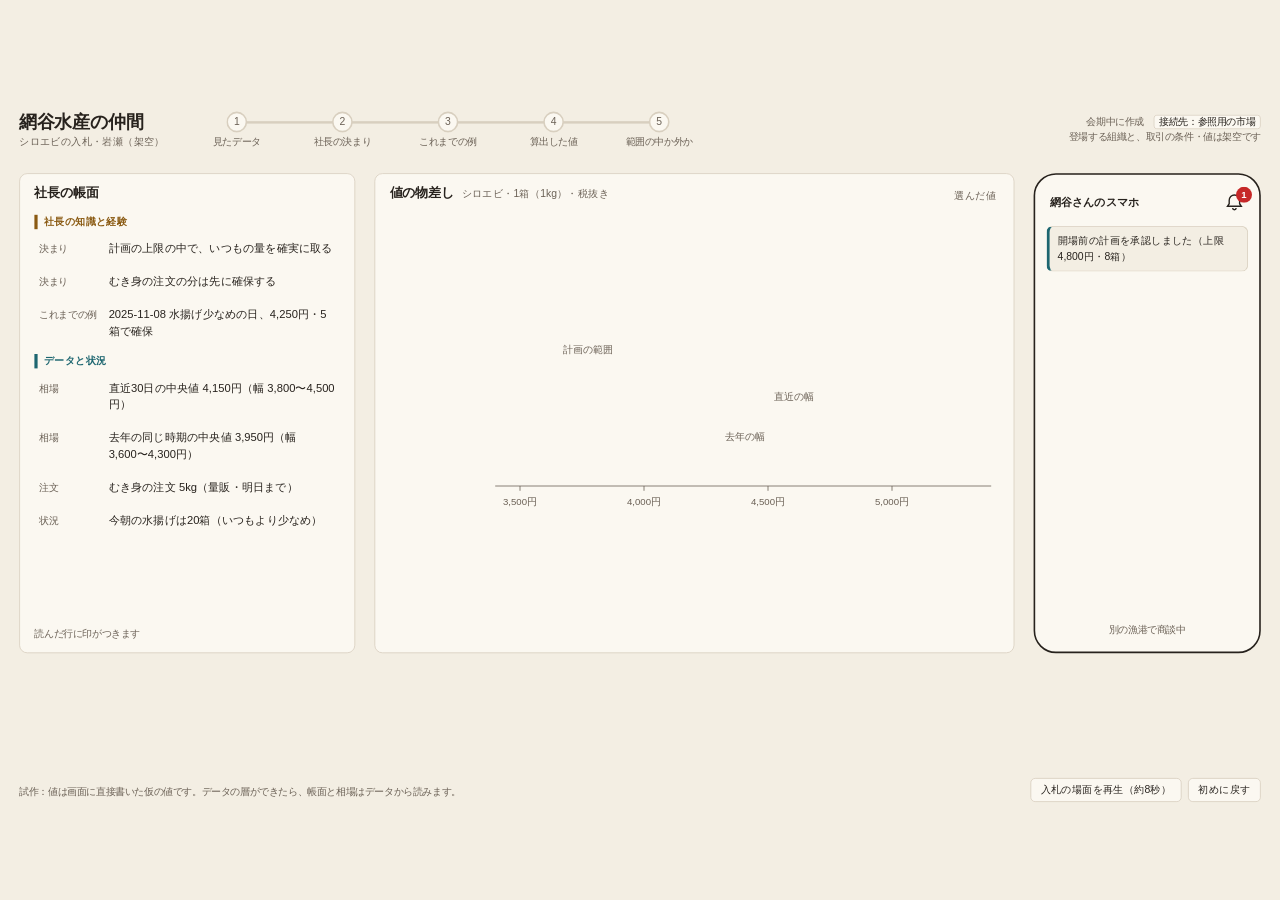
==== web/index.html @ 4403f476 "Add the bid scene prototype (about 8 seconds) The owner's notebook and the market data reach the val" ====
<!doctype html>
<html lang="ja">
<head>
<meta charset="utf-8">
<meta name="viewport" content="width=device-width, initial-scale=1">
<title>Agent Dock — 網谷水産の仲間（試作）</title>
<link rel="stylesheet" href="app.css">
</head>
<body>
<div id="stage">

  <div class="topbar">
    <div class="title">網谷水産の仲間<small>シロエビの入札・岩瀬（架空）</small></div>
    <div class="steps" id="steps">
      <div class="st"><i>1</i>見たデータ</div>
      <div class="st"><i>2</i>社長の決まり</div>
      <div class="st"><i>3</i>これまでの例</div>
      <div class="st"><i>4</i>算出した値</div>
      <div class="st in"><i>5</i>範囲の中か外か</div>
    </div>
    <div class="scope">会期中に作成　<b>接続先：参照用の市場</b><br>登場する組織と、取引の条件・値は架空です</div>
  </div>

  <section class="panel" id="book">
    <h2>社長の帳面</h2>
    <div class="grp own">社長の知識と経験</div>
    <div id="rows-own"></div>
    <div class="grp data">データと状況</div>
    <div id="rows-data"></div>
    <div class="book-foot">読んだ行に印がつきます</div>
  </section>

  <section class="panel" id="ruler">
    <h2>値の物差し<span id="unit" style="font-weight:normal;font-size:13px;color:var(--mute);margin-left:10px"></span></h2>
    <div class="pick"><div class="lbl">選んだ値</div><div class="mask"><span class="val" id="val"></span></div><span class="pill" id="pill">計画の範囲の中</span></div>
    <div class="reason" id="reason"></div>
    <svg id="rsvg" viewBox="0 0 800 430"></svg>
  </section>

  <section class="panel" id="phone">
    <div class="ph-head">網谷さんのスマホ
      <span class="bell"><svg width="26" height="26" viewBox="0 0 24 24"><path d="M12 3a6 6 0 0 0-6 6v4l-2 3h16l-2-3V9a6 6 0 0 0-6-6zm-2 15a2 2 0 0 0 4 0" fill="none" stroke="currentColor" stroke-width="1.6"/></svg><span class="badge" id="badge">0</span></span>
    </div>
    <div class="toasts" id="toasts"></div>
    <div class="ph-foot">別の漁港で商談中</div>
  </section>

  <svg id="links" viewBox="0 0 1600 900"></svg>

  <div class="caption">試作：値は画面に直接書いた仮の値です。データの層ができたら、帳面と相場はデータから読みます。</div>
  <div class="ctl"><button id="play">入札の場面を再生（約8秒）</button><button id="reset">初めに戻す</button></div>
</div>

<script src="mock-bid.js"></script>
<script src="effects.js"></script>
<script src="scene-bid.js"></script>
</body>
</html>
---- web/app.css ----
/* Agent Dock work screen. Palette: "paper notebook" (plan 1). */
:root {
  --bg: #F3EEE3; --sf: #FBF8F1; --ink: #27221D; --mute: #6B6156; --line: #D8CFBF;
  --own: #8A5A12; --ownb: #EBD9B4; --data: #1D6670; --datab: #CFE5E5;
  --plan: #4F928C; --out: #C62828;
  --hl-own: rgba(138, 90, 18, .26); --hl-data: rgba(29, 102, 112, .22);
}
* { box-sizing: border-box; }
html, body { margin: 0; height: 100%; background: var(--bg); overflow: hidden; }
body { font-family: "BIZ UDPGothic", "Yu Gothic UI", sans-serif; color: var(--ink); }

/* Fixed 1600x900 stage, scaled to the window (for recording). */
#stage { position: absolute; left: 0; top: 0; width: 1600px; height: 900px; transform-origin: 0 0; }

.topbar { position: absolute; left: 24px; right: 24px; top: 18px; height: 64px; display: flex; align-items: center; gap: 24px; }
.title { font-size: 22px; font-weight: bold; white-space: nowrap; }
.title small { display: block; font-size: 13px; font-weight: normal; color: var(--mute); }
.scope { margin-left: auto; font-size: 12px; color: var(--mute); text-align: right; line-height: 1.6; white-space: nowrap; }
.scope b { color: var(--ink); font-weight: normal; border: 1px solid var(--line); border-radius: 4px; padding: 1px 6px; background: var(--sf); }

/* 068 steps */
.steps { position: relative; display: flex; gap: 0; align-items: flex-start; }
.st { position: relative; width: 132px; text-align: center; font-size: 12px; color: var(--mute); }
.st i { display: block; margin: 0 auto 4px; width: 26px; height: 26px; border-radius: 50%; border: 2px solid var(--line);
  background: var(--sf); font-style: normal; line-height: 22px; font-size: 13px; color: var(--mute);
  transition: background .3s, border-color .3s, color .3s; position: relative; z-index: 1; }
.st::before { content: ""; position: absolute; top: 12px; left: -50%; width: 100%; height: 3px; background: var(--line); }
.st:first-child::before { display: none; }
.st.done i { background: var(--data); border-color: var(--data); color: #fff; }
.st.done::before, .st.now::before { background: var(--data); transition: background .3s; }
.st.now i { border-color: var(--data); color: var(--data); }
.st.now, .st.done { color: var(--ink); }
.st.in.done i { background: var(--plan); border-color: var(--plan); }

.panel { position: absolute; background: var(--sf); border: 1px solid var(--line); border-radius: 10px; }
.panel h2 { margin: 0; font-size: 16px; padding: 14px 18px 6px; }

/* Book (the owner's notebook) */
#book { left: 24px; top: 104px; width: 420px; height: 600px; }
.grp { margin: 10px 18px 6px; padding-left: 8px; font-size: 13px; font-weight: bold; }
.grp.own { color: var(--own); border-left: 4px solid var(--own); }
.grp.data { color: var(--data); border-left: 4px solid var(--data); }
.row { margin: 0 14px 4px; padding: 8px 10px; border-radius: 6px; display: flex; gap: 10px; align-items: baseline;
  font-size: 14px; line-height: 1.5; background-repeat: no-repeat; background-size: 0% 100%; }
.row .tag { flex: 0 0 6.4em; font-size: 12px; color: var(--mute); }
.row.own { background-image: linear-gradient(var(--hl-own), var(--hl-own)); }
.row.data { background-image: linear-gradient(var(--hl-data), var(--hl-data)); }
.book-foot { position: absolute; left: 18px; right: 18px; bottom: 14px; font-size: 12px; color: var(--mute); }

/* Value ruler */
#ruler { left: 468px; top: 104px; width: 800px; height: 600px; }
#ruler svg { position: absolute; left: 0; top: 150px; width: 800px; height: 430px; overflow: visible; }
.pick { position: absolute; right: 22px; top: 18px; text-align: right; }
.pick .lbl { font-size: 13px; color: var(--mute); }
.pick .mask { overflow: hidden; height: 64px; }
.pick .val { display: block; font-size: 52px; font-weight: bold; line-height: 64px; visibility: hidden; font-variant-numeric: tabular-nums; }
.pill { display: inline-block; margin-top: 6px; font-size: 13px; padding: 3px 10px; border-radius: 12px; border: 1px solid var(--plan); color: var(--ink); visibility: hidden; }
.reason { position: absolute; left: 150px; top: 486px; width: 600px; font-size: 14px; line-height: 1.6; border-left: 3px solid var(--data);
  padding: 4px 10px; visibility: hidden; }
.reason small { display: block; font-size: 12px; color: var(--mute); }
svg text { font-family: inherit; }
.tk { font-size: 12px; fill: var(--mute); text-anchor: middle; }
.bl { font-size: 13px; fill: var(--mute); }
.note { font-size: 12px; fill: var(--ink); }
.b-last { fill: none; stroke: var(--mute); stroke-width: 1.5; visibility: hidden; }
.b-rec { fill: var(--mute); fill-opacity: .5; visibility: hidden; }
.b-plan { fill: var(--plan); visibility: hidden; }
.l-calc { stroke: var(--mute); stroke-width: 2; }
.l-plan { stroke: var(--ink); stroke-width: 3; }
.hide { visibility: hidden; }

/* Owner's phone */
#phone { left: 1292px; top: 104px; width: 284px; height: 600px; border-radius: 28px; border: 2px solid var(--ink); }
.ph-head { display: flex; align-items: center; gap: 8px; padding: 22px 18px 10px; font-size: 14px; font-weight: bold; }
.bell { position: relative; margin-left: auto; width: 26px; height: 26px; }
.badge { position: absolute; right: -9px; top: -7px; min-width: 20px; height: 20px; border-radius: 10px; background: var(--out); color: #fff;
  font-size: 12px; font-weight: bold; display: flex; align-items: center; justify-content: center; visibility: hidden; }
.toasts { display: flex; flex-direction: column; gap: 8px; padding: 6px 14px; }
.toast { background: var(--bg); border: 1px solid var(--line); border-left: 4px solid var(--data); border-radius: 8px; padding: 8px 10px; font-size: 13px; line-height: 1.5; }
.toast.ok { border-left-color: var(--plan); }
.ph-foot { position: absolute; left: 0; right: 0; bottom: 18px; text-align: center; font-size: 12px; color: var(--mute); }

/* Leader lines from the book to the ruler */
#links { position: absolute; left: 0; top: 0; width: 1600px; height: 900px; pointer-events: none; overflow: visible; }
#links path { fill: none; stroke-width: 1.8; stroke-dashoffset: 1; stroke-dasharray: 1; opacity: .9; }
#links path.own { stroke: var(--own); }
#links path.data { stroke: var(--data); }

.caption { position: absolute; left: 24px; bottom: 14px; font-size: 12px; color: var(--mute); }
.ctl { position: absolute; right: 24px; bottom: 10px; display: flex; gap: 8px; }
.ctl button { font: inherit; font-size: 13px; padding: 5px 12px; border: 1px solid var(--line); border-radius: 6px; background: var(--sf); color: var(--ink); cursor: pointer; }

@media (prefers-reduced-motion: reduce) { * { transition: none !important; } }
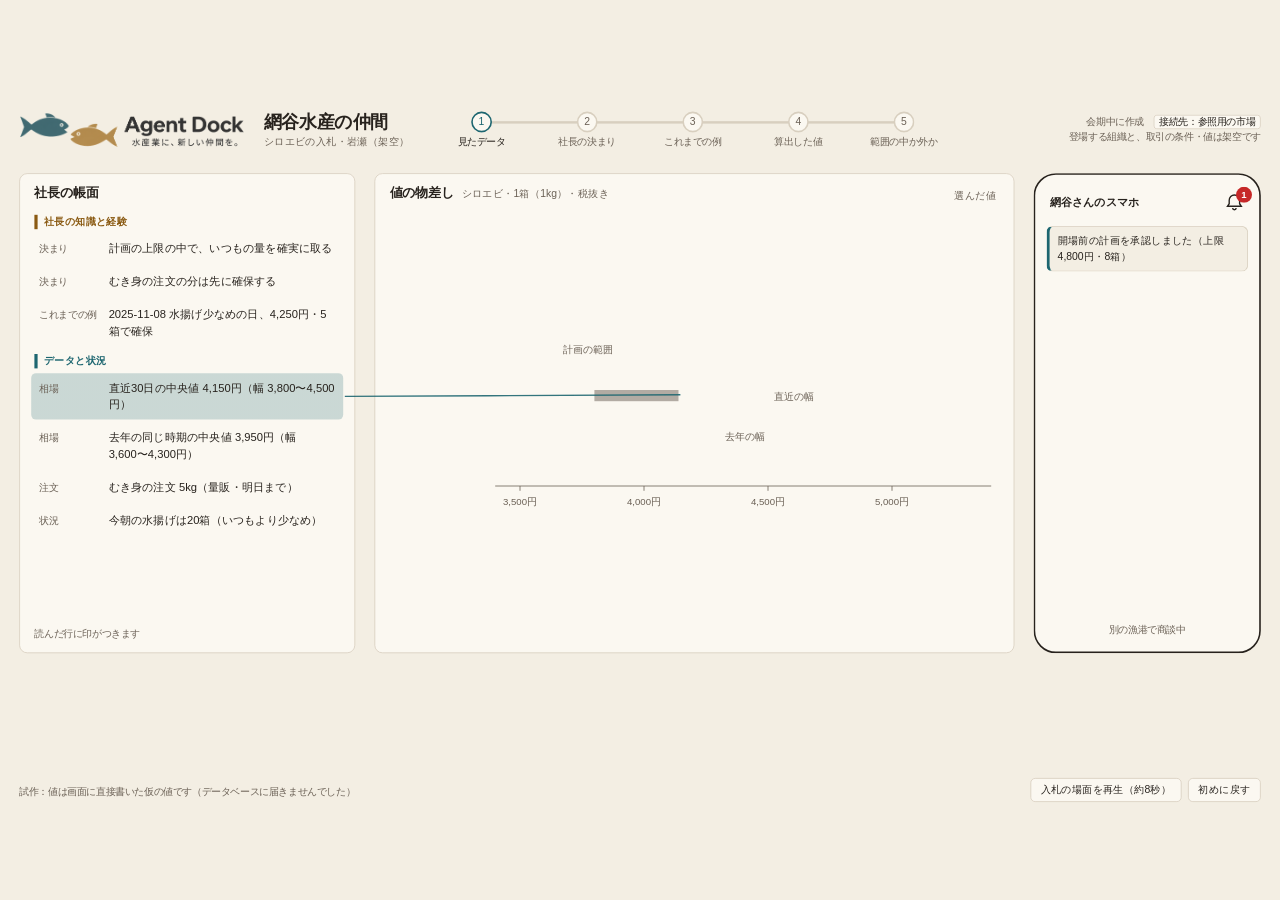
==== commit 77cd2744: "Put the facing-fish logo on every screen Dave 2026-11-04: all screens use SAL's logo. The board, the" ====
--- a/web/index.html
+++ b/web/index.html
@@ -10,6 +10,7 @@
 <div id="stage">
 
   <div class="topbar">
+    <img class="adlogo" src="agentdock-logo.png" alt="Agent Dock　水産業に、新しい仲間を。" width="282" height="44">
     <div class="title">網谷水産の仲間<small>シロエビの入札・岩瀬（架空）</small></div>
     <div class="steps" id="steps">
       <div class="st"><i>1</i>見たデータ</div>
--- a/web/app.css
+++ b/web/app.css
@@ -91,3 +91,4 @@
 .ctl button { font: inherit; font-size: 13px; padding: 5px 12px; border: 1px solid var(--line); border-radius: 6px; background: var(--sf); color: var(--ink); cursor: pointer; }
 
 @media (prefers-reduced-motion: reduce) { * { transition: none !important; } }
+.adlogo { display: block; flex: none; height: 44px; width: auto; }   /* 向かい合う魚のロゴ（SAL 2026-11-04） */
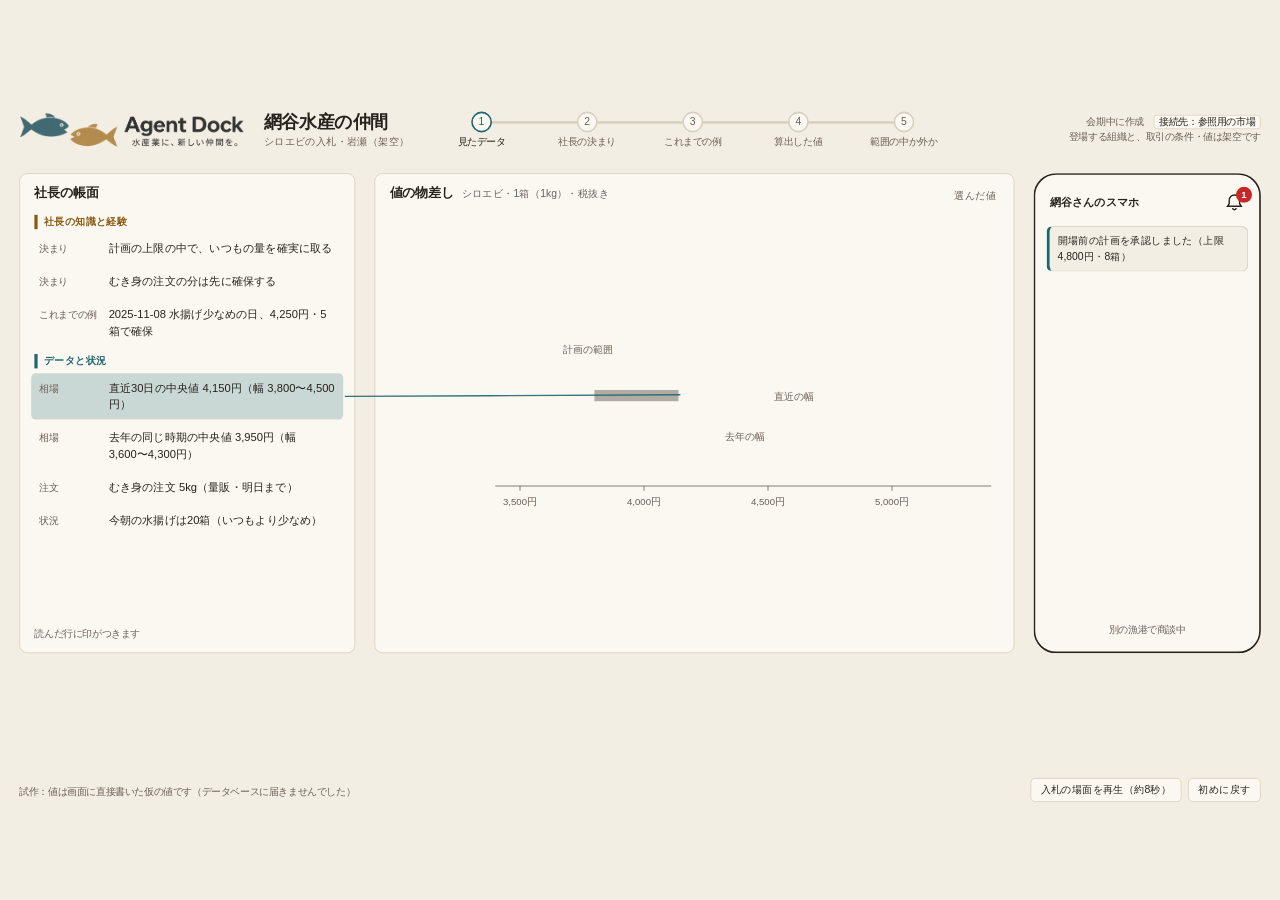
==== commit 89cc614c: "Add a favicon: the two facing fish cut from the logo The fish keep the logo's facing arrangement (st" ====
--- a/web/index.html
+++ b/web/index.html
@@ -4,6 +4,7 @@
 <meta charset="utf-8">
 <meta name="viewport" content="width=device-width, initial-scale=1">
 <title>Agent Dock — 網谷水産の仲間（試作）</title>
+<link rel="icon" href="favicon.ico">
 <link rel="stylesheet" href="app.css">
 </head>
 <body>
